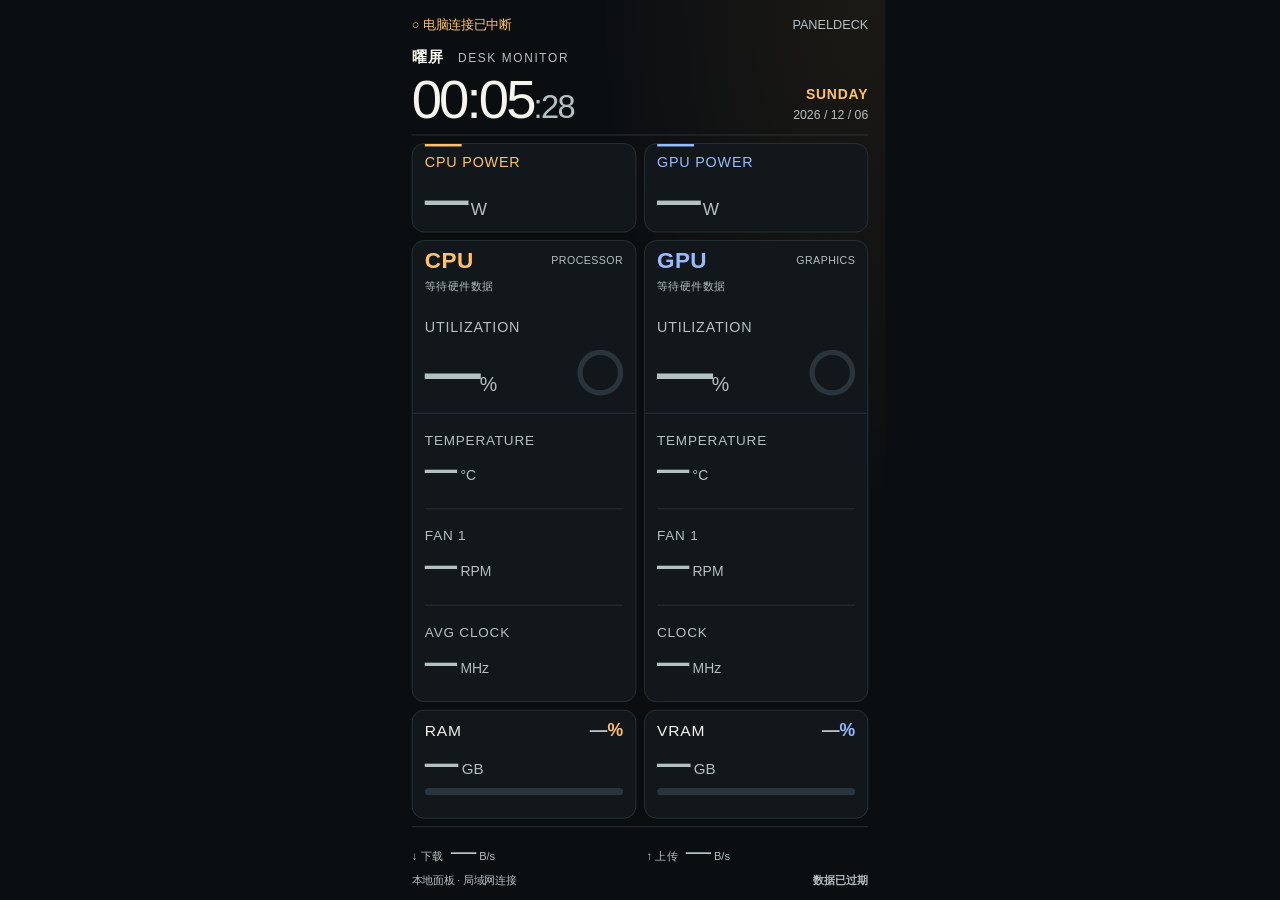
==== panel/index.html @ 6b36f92b "feat: add standalone PC companion and nine Android panel themes" ====
<!doctype html>
<html lang="zh-CN"><head><meta charset="utf-8"><meta name="viewport" content="width=device-width,initial-scale=1,user-scalable=no"><meta name="color-scheme" content="dark light"><title>曜屏 · 实时硬件面板</title><link rel="stylesheet" href="panel.css"><link rel="stylesheet" href="layout-editorial.css"><link rel="stylesheet" href="layout-ambient.css"><link rel="stylesheet" href="layout-telemetry.css"><link rel="stylesheet" href="layout-studio.css"><link rel="stylesheet" href="network.css"></head>
<body data-theme="classic"><main id="panel">
<div class="connection"><span id="status">等待电脑连接</span><span id="phone">PANELDECK</span></div>
<header><div class="eyebrow">曜屏 <span>DESK MONITOR</span></div><div class="time-row"><div id="clock" role="timer" aria-label="当前时间" aria-live="off">--:--<span>:--</span></div><div class="date"><b id="weekday">FRIDAY</b><div id="date">---- / -- / --</div></div></div></header>
<section class="power" aria-label="功耗"><div class="power-cell cpu"><label>CPU POWER</label><div class="reading"><strong data-key="cpuPower" data-decimals="1">—</strong><small>W</small></div></div><div class="power-cell gpu"><label>GPU POWER</label><div class="reading"><strong data-key="gpuPower" data-decimals="1">—</strong><small>W</small></div></div></section>
<section class="processors" aria-label="处理器与显卡">
<article class="processor cpu"><div class="processor-head"><b>CPU</b><span>PROCESSOR</span></div><div class="model" id="cpu-name">等待硬件数据</div><div class="util"><label>UTILIZATION</label><div class="util-row"><div class="reading"><strong data-key="cpuLoad">—</strong><small>%</small></div><div class="ring" id="cpu-ring" aria-hidden="true"></div></div></div><div class="stat"><label>TEMPERATURE</label><div class="reading"><strong data-key="cpuTemp">—</strong><small>°C</small></div></div><div class="stat"><label id="cpu-fan-label">FAN 1</label><div class="reading"><strong data-key="cpuFan">—</strong><small>RPM</small></div></div><div class="stat"><label>AVG CLOCK</label><div class="reading"><strong data-key="cpuClock">—</strong><small>MHz</small></div></div></article>
<article class="processor gpu"><div class="processor-head"><b>GPU</b><span>GRAPHICS</span></div><div class="model" id="gpu-name">等待硬件数据</div><div class="util"><label>UTILIZATION</label><div class="util-row"><div class="reading"><strong data-key="gpuLoad">—</strong><small>%</small></div><div class="ring" id="gpu-ring" aria-hidden="true"></div></div></div><div class="stat"><label>TEMPERATURE</label><div class="reading"><strong data-key="gpuTemp">—</strong><small>°C</small></div></div><div class="stat"><label>FAN 1</label><div class="reading"><strong data-key="gpuFan">—</strong><small>RPM</small></div></div><div class="stat"><label>CLOCK</label><div class="reading"><strong data-key="gpuClock">—</strong><small>MHz</small></div></div></article>
</section>
<section class="memory" aria-label="内存与显存"><div class="memory-cell cpu"><div class="memory-head"><label>RAM</label><b><span data-key="ramLoad">—</span>%</b></div><div class="used reading"><strong data-key="ramUsed" data-decimals="1">—</strong><small>GB</small></div><div class="track"><i id="ram-bar"></i></div></div><div class="memory-cell gpu"><div class="memory-head"><label>VRAM</label><b><span data-key="vramLoad">—</span>%</b></div><div class="used reading"><strong data-key="vramUsed" data-decimals="1">—</strong><small>GB</small></div><div class="track"><i id="vram-bar"></i></div></div></section>
<footer><div class="net-strip" aria-label="电脑物理网卡实时流量"><div class="net-cell"><span class="net-label">↓ 下载</span><div class="reading"><strong data-key="netDownload" data-format="rate" data-unit="download-unit">—</strong><small id="download-unit">B/s</small></div></div><div class="net-cell"><span class="net-label">↑ 上传</span><div class="reading"><strong data-key="netUpload" data-format="rate" data-unit="upload-unit">—</strong><small id="upload-unit">B/s</small></div></div></div><div class="footer-status"><span id="reason">本地面板 · 局域网连接</span><span id="freshness">等待数据</span></div></footer>
</main><script src="panel.js"></script></body></html>
---- panel/panel.css ----
/* The five original skins share this grid; layout-*.css adds independently scoped compositions. */
:root{font-family:"Roboto","Segoe UI",Arial,sans-serif;background:#090d10;color-scheme:dark}
*{box-sizing:border-box}html,body{width:100%;height:100%;margin:0;overflow:hidden}body{--bg:#0b0e11;--surface:#11171b;--text:#f5f4ed;--muted:#b5c0c3;--line:#2c383e;--track:#2a343a;--cpu:#ffc16d;--gpu:#98bbff;--radius:30px;--gap:26px;--inset:30px;color:var(--text);background:var(--bg)}
#panel{position:fixed;left:0;top:0;width:1200px;height:2608px;transform-origin:0 0;background:var(--bg);padding:44px 48px;display:flex;flex-direction:column;gap:var(--gap);overflow:hidden}
.connection{display:flex;align-items:center;justify-content:space-between;gap:20px;height:56px;flex-shrink:0;font-size:31px;line-height:1.2;color:var(--muted);font-weight:500;white-space:nowrap}.connection #status{min-width:0;overflow:hidden;text-overflow:ellipsis}.connection #phone{flex-shrink:0}.connection .offline{color:var(--cpu)}
header{padding:25px 0 30px;border-bottom:2px solid var(--line);flex-shrink:0}.eyebrow{font-size:37px;line-height:1.2;font-weight:600;letter-spacing:3px;margin-bottom:22px}.eyebrow span{font-size:29px;font-weight:500;letter-spacing:4px;color:var(--muted);margin-left:20px}.time-row{display:flex;align-items:flex-end;justify-content:space-between;gap:16px}#clock{font-size:150px;letter-spacing:-7px;line-height:1.04;font-weight:500;font-variant-numeric:tabular-nums;white-space:nowrap}#clock span{font-size:.60em;letter-spacing:-4px;color:var(--muted)}.date{text-align:right;padding-bottom:7px;line-height:1.6;white-space:nowrap}.date b{color:var(--cpu);font-size:34px;font-weight:600;letter-spacing:2px}.date div{font-size:30px;color:var(--muted)}
/* Exactly the same two columns and gutter for power, processors and memory. */
.power,.processors,.memory{display:grid;grid-template-columns:minmax(0,1fr) minmax(0,1fr);gap:var(--gap);min-width:0}.power,.memory{flex-shrink:0}.power{height:234px}.memory{height:292px}.processors{flex:1;min-height:0}.power-cell,.processor,.memory-cell{min-width:0;border:2px solid var(--line);border-radius:var(--radius);background:var(--surface);overflow:hidden}.cpu{--accent:var(--cpu)}.gpu{--accent:var(--gpu)}
label{display:block;font-size:35px;line-height:1.2;letter-spacing:2px;color:var(--muted);font-weight:500}.power-cell{padding:30px var(--inset);position:relative}.power-cell:before{content:"";position:absolute;top:0;left:var(--inset);width:90px;height:6px;background:var(--accent)}.power-cell label{color:var(--accent)}
/* A value and its unit form one compact reading. Shared line boxes keep their
   baseline stable for missing values; the ring remains a separate right-hand item. */
.reading{display:flex;align-items:baseline;gap:10px;width:100%;height:112px;white-space:nowrap;line-height:1}.reading strong{display:block;flex:0 0 auto;min-width:0;font-weight:600;font-size:86px;line-height:1.12;letter-spacing:-2px;font-variant-numeric:lining-nums tabular-nums}.reading small{display:block;flex:0 0 auto;font-size:34px;line-height:1.12;font-weight:500;color:var(--muted)}.power-cell .reading{margin-top:11px;height:122px}.power-cell .reading strong{font-size:107px;letter-spacing:-5px}.power-cell .reading small{font-size:42px}
.processor{display:grid;grid-template-rows:106px 92px 282px repeat(3,minmax(0,1fr))}.processor-head{padding:22px var(--inset) 18px;display:flex;align-items:center;justify-content:space-between;gap:10px;min-width:0}.processor-head b{font-size:55px;line-height:1;color:var(--accent);letter-spacing:1px}.processor-head span{font-size:26px;line-height:1.2;color:var(--muted);letter-spacing:1px}.model{padding:0 var(--inset);color:var(--muted);font-size:30px;line-height:1.35;display:-webkit-box;-webkit-line-clamp:2;-webkit-box-orient:vertical;overflow:hidden}.util{padding:23px var(--inset) 25px;border-bottom:2px solid var(--line);min-width:0}.util-row{display:flex;align-items:center;justify-content:space-between;gap:16px;margin-top:12px;min-width:0}.util .reading{height:176px;flex:1;min-width:0;gap:5px;align-items:baseline}.util .reading strong{font-size:153px;letter-spacing:-8px}.util .reading small{font-size:48px}.ring{width:112px;height:112px;flex-shrink:0;border-radius:50%;background:conic-gradient(var(--accent) calc(var(--value,0)*1%),var(--track) 0);position:relative}.ring:after{content:"";position:absolute;inset:13px;background:var(--surface);border-radius:50%}
.stat{margin:0 var(--inset);border-bottom:2px solid var(--line);display:flex;flex-direction:column;justify-content:center;gap:8px;min-height:0}.stat:last-child{border:0}.stat label{font-size:33px;line-height:1.2;letter-spacing:2px}.stat .reading{height:104px}
.memory-cell{padding:27px var(--inset)}.memory-head{display:flex;justify-content:space-between;align-items:baseline;gap:12px;min-height:52px}.memory-head label{font-size:38px;color:var(--text)}.memory-head b{color:var(--accent);font-size:43px;line-height:1.2;font-variant-numeric:tabular-nums}.used.reading{margin:11px 0 19px;height:106px}.used.reading strong{font-size:94px}.used.reading small{font-size:37px}.track{height:18px;background:var(--track);border-radius:20px;overflow:hidden}.track i{display:block;height:100%;width:0;background:var(--accent);border-radius:inherit}
footer{display:flex;justify-content:space-between;align-items:center;gap:20px;font-size:29px;line-height:1.2;color:var(--muted);height:44px;flex-shrink:0}footer #reason{min-width:0;overflow:hidden;text-overflow:ellipsis;white-space:nowrap}footer #freshness{flex-shrink:0;font-weight:600;letter-spacing:1px}body.stale [data-key]{color:var(--muted)}body.stale .ring{--value:0!important}body.stale .track i{width:0!important}
/* Skins change color, type weight and decoration, never grid tracks or insets. */
body[data-theme="classic"] #panel{background:radial-gradient(ellipse at 95% 0,rgba(255,178,71,.065),transparent 40%),var(--bg)}
body[data-theme="material"]{--bg:#111510;--surface:#1d261c;--text:#edf3e5;--muted:#bdccb8;--line:#3b4935;--track:#3b4935;--cpu:#c2e99c;--gpu:#d1c3ff;--radius:58px;font-family:"Roboto","Segoe UI",sans-serif}
body[data-theme="material"] header{border-color:transparent}body[data-theme="material"] .eyebrow{color:var(--cpu)}body[data-theme="material"] .power-cell,body[data-theme="material"] .memory-cell,body[data-theme="material"] .processor{border-color:transparent}body[data-theme="material"] .gpu{--surface:#282338;background:var(--surface)}body[data-theme="material"] .processor-head b{background:var(--accent);color:#1d2519;border-radius:50px;box-shadow:0 0 0 10px var(--accent);font-size:45px}body[data-theme="material"] .power-cell:before{display:none}body[data-theme="material"] .util strong{font-weight:400}body[data-theme="material"] .stat{border-bottom-style:dashed}
body[data-theme="winui"]{--bg:#e8edf4;--surface:#f9fbfe;--text:#192739;--muted:#4e6178;--line:#c6d0de;--track:#dbe3ed;--cpu:#075fc5;--gpu:#6655b6;--radius:15px;color-scheme:light;font-family:"Segoe UI Variable","Segoe UI","Roboto",sans-serif}
body[data-theme="winui"] #panel{background:linear-gradient(155deg,#edf3fb,#e3e9f2)}body[data-theme="winui"] header{border-color:transparent}body[data-theme="winui"] .eyebrow{letter-spacing:0;font-weight:600}body[data-theme="winui"] .power-cell,body[data-theme="winui"] .memory-cell,body[data-theme="winui"] .processor{box-shadow:0 4px 7px #132d4f08}body[data-theme="winui"] .processor-head{background:#f0f5fc;box-shadow:inset 0 -2px var(--line)}body[data-theme="winui"] .processor-head b{font-size:48px}body[data-theme="winui"] .power-cell:before{height:4px;width:75px}body[data-theme="winui"] .ring:after{inset:9px}body[data-theme="winui"] #clock,body[data-theme="winui"] .util strong{font-weight:400}
/* Flutter is a framework; this is a custom lively card skin, not a new standard. */
body[data-theme="flutter"]{--bg:#f5f2fc;--surface:#fff;--text:#292343;--muted:#645975;--line:#ded7ed;--track:#e5dcf4;--cpu:#7143bf;--gpu:#b73b68;--radius:42px;color-scheme:light;font-family:"Roboto","Segoe UI",sans-serif}
body[data-theme="flutter"] header{border-color:transparent}body[data-theme="flutter"] .eyebrow{color:#7143bf}body[data-theme="flutter"] #clock{font-weight:700}body[data-theme="flutter"] .processor{border-color:transparent;box-shadow:0 9px 0 #ddd4ed}body[data-theme="flutter"] .processor-head{background:#eaddff;border-radius:0 0 38px 0}body[data-theme="flutter"] .processor.gpu .processor-head{background:#ffe0e9;border-radius:0 0 0 38px}body[data-theme="flutter"] .processor-head b{font-weight:800}body[data-theme="flutter"] .processor-head span{font-weight:600}body[data-theme="flutter"] .power-cell,body[data-theme="flutter"] .memory-cell{border-color:transparent;background:#eae2f7}body[data-theme="flutter"] .power-cell:before{display:none}body[data-theme="flutter"] .ring:after{inset:18px}
/* Glass remains static: depth comes from edge highlights and translucent color. */
body[data-theme="glass"]{--bg:#101b2e;--surface:#25384b;--text:#f5f9ff;--muted:#c2d0e3;--line:#ffffff30;--track:#ffffff20;--cpu:#b9dcff;--gpu:#ddc8ff;--radius:42px;font-family:-apple-system,BlinkMacSystemFont,"Segoe UI","Roboto",sans-serif}
body[data-theme="glass"] #panel{background:radial-gradient(ellipse at 3% 7%,#356279 0,transparent 49%),radial-gradient(ellipse at 100% 66%,#463856 0,transparent 55%),linear-gradient(160deg,#142c46,#101b2e)}body[data-theme="glass"] header{border-color:transparent}body[data-theme="glass"] .eyebrow span{letter-spacing:2px}body[data-theme="glass"] .power-cell,body[data-theme="glass"] .memory-cell,body[data-theme="glass"] .processor{background:linear-gradient(145deg,#ffffff16,#ffffff08);border-color:#ffffff30;box-shadow:inset 0 2px 1px #ffffff28,0 12px 28px #07122325}body[data-theme="glass"] .power-cell:before{display:none}body[data-theme="glass"] .processor-head{box-shadow:inset 0 -2px #ffffff14}body[data-theme="glass"] .processor-head b{font-weight:500}body[data-theme="glass"] #clock{font-weight:300;letter-spacing:-5px}body[data-theme="glass"] .reading strong{font-weight:500}body[data-theme="glass"] .ring:after{background:#2c3c52}body[data-theme="glass"] .stat{border-color:#ffffff20}
/* Short viewports change one shared set of dimensions for every theme. */
body.compact #panel{padding:32px 42px;--gap:19px}body.compact header{padding-top:10px;padding-bottom:17px}body.compact .eyebrow{margin-bottom:12px}body.compact #clock{font-size:133px}body.compact .power{height:218px}body.compact .power-cell{padding-top:24px;padding-bottom:24px}body.compact .processor{grid-template-rows:92px 82px 248px repeat(3,minmax(0,1fr))}body.compact .model{font-size:28px}body.compact .util{padding-top:15px;padding-bottom:20px}body.compact .util .reading{height:158px}body.compact .util .reading strong{font-size:137px}body.compact .stat .reading strong{font-size:79px}body.compact .stat .reading{height:95px}body.compact .memory{height:266px}body.compact .memory-cell{padding-top:22px;padding-bottom:22px}body.compact .used.reading{height:95px;margin-top:7px;margin-bottom:13px}body.compact .used.reading strong{font-size:82px}
@media(prefers-reduced-motion:reduce){*{scroll-behavior:auto}}
---- panel/layout-editorial.css ----
/* Paper ledger: typographic chapters, not a pair of tall hardware cards. */
body[data-theme="editorial"]{--bg:#f1eee5;--surface:#f1eee5;--text:#262b28;--muted:#646963;--line:#c9c9bd;--track:#deded2;--cpu:#925038;--gpu:#315f61;--gap:32px;--radius:0;color-scheme:light;font-family:"Segoe UI","Roboto",Arial,sans-serif}
body[data-theme="editorial"] #panel{padding:48px 56px;gap:32px;background:var(--bg)}
body[data-theme="editorial"] .connection{order:0;height:48px;font-size:28px;border-bottom:2px solid var(--text);padding-bottom:16px}
body[data-theme="editorial"] header{order:1;padding:12px 0 32px;border-bottom:5px solid var(--text)}
body[data-theme="editorial"] .eyebrow{font-size:42px;letter-spacing:0;margin-bottom:24px}
body[data-theme="editorial"] .eyebrow span{font-size:25px;letter-spacing:5px;margin-left:20px}
body[data-theme="editorial"] #clock{font-family:Georgia,"Noto Serif",serif;font-size:176px;font-weight:400;letter-spacing:-7px;line-height:1.05}
body[data-theme="editorial"] #clock span{font-family:"Segoe UI","Roboto",sans-serif;font-size:.31em;letter-spacing:-1px;margin-left:12px}
body[data-theme="editorial"] .date{padding-bottom:10px;line-height:1.6}
body[data-theme="editorial"] .date b{color:var(--text);font-size:31px;letter-spacing:2px}
body[data-theme="editorial"] .date div{font-size:27px}
body[data-theme="editorial"] .processors{order:2;display:grid;grid-template-columns:minmax(0,1fr);grid-template-rows:repeat(2,minmax(0,1fr));gap:30px;flex:1;min-height:0}
body[data-theme="editorial"] .processor{display:grid;grid-template-columns:repeat(2,minmax(0,1fr));grid-template-rows:88px 96px repeat(2,minmax(0,1fr));border:0;border-bottom:2px solid var(--line);border-radius:0;background:transparent;overflow:hidden;column-gap:48px;padding:8px 0 32px}
body[data-theme="editorial"] .processor-head{grid-column:1/-1;padding:0;justify-content:flex-start;gap:24px}
body[data-theme="editorial"] .processor-head b{font-family:Georgia,"Noto Serif",serif;font-size:72px;font-weight:400;color:var(--accent);letter-spacing:-2px}
body[data-theme="editorial"] .processor-head span{font-size:25px;letter-spacing:4px}
body[data-theme="editorial"] .model{grid-column:1/-1;padding:0;font-size:32px;line-height:1.35;-webkit-line-clamp:2}
body[data-theme="editorial"] .util,body[data-theme="editorial"] .stat{padding:0;margin:0;border:0;display:flex;flex-direction:column;justify-content:center;align-items:flex-start;gap:10px;min-width:0}
body[data-theme="editorial"] .util label,body[data-theme="editorial"] .stat label{font-size:29px;letter-spacing:1px;line-height:1.3}
body[data-theme="editorial"] .util-row{margin:0;display:block;width:100%}
body[data-theme="editorial"] .ring{display:none}
body[data-theme="editorial"] .reading{display:flex;align-items:baseline;justify-content:flex-start;gap:7px;height:auto;min-height:84px;width:100%;margin:0;line-height:1.15}
body[data-theme="editorial"] .reading strong,body[data-theme="editorial"] .stat .reading strong{font-size:96px;font-weight:500;line-height:1.12;letter-spacing:-2px}
body[data-theme="editorial"] .reading small{font-size:34px;line-height:1.12;letter-spacing:0;color:var(--muted)}
body[data-theme="editorial"] .util .reading{height:auto;min-height:84px;gap:7px}
body[data-theme="editorial"] .util .reading strong{font-size:96px;letter-spacing:-3px;font-weight:500}
body[data-theme="editorial"] .util .reading small{font-size:34px}
body[data-theme="editorial"] .stat .reading{height:auto}
body[data-theme="editorial"] .power{order:3;height:180px;gap:40px;flex-shrink:0}
body[data-theme="editorial"] .power-cell{padding:16px 0;border:0;border-radius:0;background:transparent;display:flex;align-items:center;justify-content:space-between;gap:20px}
body[data-theme="editorial"] .power-cell:before{display:none}
body[data-theme="editorial"] .power-cell label{font-size:29px;letter-spacing:1px;line-height:1.4;max-width:130px;color:var(--accent)}
body[data-theme="editorial"] .power-cell .reading{margin:0;height:auto;min-height:0;width:auto}
body[data-theme="editorial"] .power-cell .reading strong{font-size:78px;letter-spacing:-3px}
body[data-theme="editorial"] .power-cell .reading small{font-size:30px}
body[data-theme="editorial"] .memory{order:4;gap:40px;height:240px;flex-shrink:0;border-top:2px solid var(--text);padding-top:24px}
body[data-theme="editorial"] .memory-cell{border:0;border-radius:0;padding:0;background:transparent}
body[data-theme="editorial"] .memory-head{min-height:42px}
body[data-theme="editorial"] .memory-head label{font-size:30px;letter-spacing:2px}
body[data-theme="editorial"] .memory-head b{font-size:32px;line-height:1.5;color:var(--accent);font-weight:500}
body[data-theme="editorial"] .used.reading{height:98px;min-height:0;margin:8px 0 12px}
body[data-theme="editorial"] .used.reading strong{font-size:78px}
body[data-theme="editorial"] .used.reading small{font-size:29px}
body[data-theme="editorial"] .track{height:7px;border-radius:0}
body[data-theme="editorial"] footer{order:5;height:42px;font-size:27px;letter-spacing:0}
body[data-theme="editorial"].compact #panel{padding:36px 48px;gap:24px}
body[data-theme="editorial"].compact header{padding:4px 0 24px}
body[data-theme="editorial"].compact #clock{font-size:156px}
body[data-theme="editorial"].compact .processor{grid-template-rows:76px 74px repeat(2,minmax(0,1fr));padding-bottom:16px}
body[data-theme="editorial"].compact .processor-head b{font-size:65px}
body[data-theme="editorial"].compact .model{font-size:29px}
body[data-theme="editorial"].compact .power{height:154px}
body[data-theme="editorial"].compact .memory{height:210px}
/* Wide screens become a date rail and two full-width specification chapters. */
body[data-theme="editorial"].landscape #panel{display:grid;grid-template-columns:460px minmax(0,1fr) minmax(0,1fr);grid-template-rows:48px minmax(0,1fr) minmax(0,1fr) 168px var(--footer-height);gap:24px 40px;padding:40px 48px}
body[data-theme="editorial"].landscape .connection{grid-column:1/-1;grid-row:1;height:auto;font-size:26px}
body[data-theme="editorial"].landscape header{grid-column:1;grid-row:2/5;padding:18px 35px 0 0;border:0;border-right:2px solid var(--line);display:flex;flex-direction:column;justify-content:space-between}
body[data-theme="editorial"].landscape .eyebrow{font-size:45px;line-height:1.5}
body[data-theme="editorial"].landscape .eyebrow span{display:block;margin:8px 0 0;font-size:22px;letter-spacing:3px}
body[data-theme="editorial"].landscape .time-row{display:block;margin:auto 0}
body[data-theme="editorial"].landscape #clock{font-size:132px;letter-spacing:-6px}
body[data-theme="editorial"].landscape #clock span{display:block;font-size:50px;letter-spacing:0;margin:14px 0 0;color:var(--muted)}
body[data-theme="editorial"].landscape .date{margin-top:40px;padding:0;text-align:left}
body[data-theme="editorial"].landscape .date b{font-size:27px}
body[data-theme="editorial"].landscape .date div{font-size:25px}
body[data-theme="editorial"].landscape .processors{display:contents}
body[data-theme="editorial"].landscape .processor{grid-column:2/4;grid-template-columns:repeat(4,minmax(0,1fr));grid-template-rows:62px 58px minmax(0,1fr);column-gap:28px;padding:0 0 18px}
body[data-theme="editorial"].landscape .processor.cpu{grid-row:2}
body[data-theme="editorial"].landscape .processor.gpu{grid-row:3}
body[data-theme="editorial"].landscape .processor-head b{font-size:54px}
body[data-theme="editorial"].landscape .processor-head span{font-size:24px}
body[data-theme="editorial"].landscape .model{font-size:25px;-webkit-line-clamp:1;white-space:nowrap;text-overflow:ellipsis;display:block}
body[data-theme="editorial"].landscape .util,body[data-theme="editorial"].landscape .stat{padding:8px 0 0;gap:8px}
body[data-theme="editorial"].landscape .util label,body[data-theme="editorial"].landscape .stat label{font-size:24px}
body[data-theme="editorial"].landscape .reading,body[data-theme="editorial"].landscape .util .reading{min-height:74px}
body[data-theme="editorial"].landscape .reading strong,body[data-theme="editorial"].landscape .stat .reading strong{font-size:68px}
body[data-theme="editorial"].landscape .util .reading strong{font-size:76px}
body[data-theme="editorial"].landscape .reading small,body[data-theme="editorial"].landscape .util .reading small{font-size:27px}
body[data-theme="editorial"].landscape .power{grid-column:2;grid-row:4;height:auto;gap:26px}
body[data-theme="editorial"].landscape .power-cell{display:block;padding:5px 0}
body[data-theme="editorial"].landscape .power-cell label{font-size:23px;max-width:none;white-space:nowrap}
body[data-theme="editorial"].landscape .power-cell .reading{margin-top:12px;min-height:0}
body[data-theme="editorial"].landscape .power-cell .reading strong{font-size:66px}
body[data-theme="editorial"].landscape .power-cell .reading small{font-size:26px}
body[data-theme="editorial"].landscape .memory{grid-column:3;grid-row:4;height:auto;border:0;padding:5px 0 0;gap:28px}
body[data-theme="editorial"].landscape .memory-head{min-height:34px}
body[data-theme="editorial"].landscape .memory-head label{font-size:24px}
body[data-theme="editorial"].landscape .memory-head b{font-size:27px}
body[data-theme="editorial"].landscape .used.reading{height:79px;min-height:0;margin:7px 0 9px}
body[data-theme="editorial"].landscape .used.reading strong{font-size:66px}
body[data-theme="editorial"].landscape .used.reading small{font-size:26px}
body[data-theme="editorial"].landscape footer{grid-column:1/-1;grid-row:5;height:auto;font-size:25px}
---- panel/layout-ambient.css ----
/* Night desk: a quiet clock above compact horizontal hardware bands. */
body[data-theme="ambient"]{--bg:#080e12;--surface:#0d151a;--text:#c4d1d1;--muted:#81999e;--line:#25343b;--track:#1d2d34;--cpu:#b9cbb8;--gpu:#96bfc9;--radius:0;--gap:30px;color-scheme:dark;font-family:"Roboto","Segoe UI",Arial,sans-serif}
body[data-theme="ambient"] #panel{padding:42px 54px;display:grid;grid-template-columns:minmax(0,1fr);grid-template-rows:48px minmax(500px,1fr) 172px 620px 228px var(--footer-height);gap:30px;background:var(--bg)}
body[data-theme="ambient"] .connection{height:auto;font-size:27px;color:var(--muted)}
body[data-theme="ambient"] header{padding:24px 0 48px;border:0;display:flex;flex-direction:column;justify-content:center;text-align:center}
body[data-theme="ambient"] .eyebrow{font-size:32px;letter-spacing:3px;color:var(--muted);font-weight:500;margin:0 0 56px}
body[data-theme="ambient"] .eyebrow span{font-size:23px;letter-spacing:5px;color:var(--muted);margin-left:20px}
body[data-theme="ambient"] .time-row{display:block}
body[data-theme="ambient"] #clock{font-size:306px;font-weight:300;letter-spacing:-13px;line-height:1.05;color:var(--text)}
body[data-theme="ambient"] #clock span{font-size:.25em;letter-spacing:-2px;margin-left:10px;color:var(--muted)}
body[data-theme="ambient"] .date{display:flex;align-items:baseline;justify-content:center;gap:30px;text-align:center;padding:0;margin-top:32px;line-height:1.4}
body[data-theme="ambient"] .date b{font-size:30px;font-weight:400;letter-spacing:5px;color:var(--cpu)}
body[data-theme="ambient"] .date div{font-size:29px;color:var(--muted)}
body[data-theme="ambient"] .power{height:auto;gap:40px;border-top:2px solid var(--line);padding-top:24px}
body[data-theme="ambient"] .power-cell{padding:0 8px;border:0;border-radius:0;background:transparent;display:flex;justify-content:space-between;align-items:center;gap:16px}
body[data-theme="ambient"] .power-cell:before{display:none}
body[data-theme="ambient"] .power-cell label{font-size:27px;letter-spacing:2px;max-width:136px;line-height:1.45;color:var(--muted)}
body[data-theme="ambient"] .reading{display:flex;align-items:baseline;justify-content:flex-start;gap:7px;min-height:0;height:auto;width:100%;margin:0;line-height:1.12}
body[data-theme="ambient"] .reading strong{font-size:66px;font-weight:400;line-height:1.12;letter-spacing:-2px}
body[data-theme="ambient"] .reading small{font-size:26px;line-height:1.12;font-weight:400;letter-spacing:0}
body[data-theme="ambient"] .power-cell .reading{width:auto;margin:0;height:auto}
body[data-theme="ambient"] .power-cell .reading strong{font-size:80px;letter-spacing:-3px;font-weight:300}
body[data-theme="ambient"] .power-cell .reading small{font-size:29px}
body[data-theme="ambient"] .processors{display:grid;grid-template-columns:minmax(0,1fr);grid-template-rows:repeat(2,minmax(0,1fr));gap:24px;min-height:0}
body[data-theme="ambient"] .processor{padding:22px 24px;display:grid;grid-template-columns:repeat(4,minmax(0,1fr));grid-template-rows:52px 64px minmax(0,1fr);column-gap:22px;border:0;border-radius:18px;background:var(--surface)}
body[data-theme="ambient"] .processor-head{grid-column:1/-1;padding:0;justify-content:flex-start;gap:20px}
body[data-theme="ambient"] .processor-head b{font-size:38px;letter-spacing:2px;font-weight:500;color:var(--accent)}
body[data-theme="ambient"] .processor-head span{font-size:22px;letter-spacing:3px;color:var(--muted)}
body[data-theme="ambient"] .model{grid-column:1/-1;padding:0;font-size:27px;line-height:1.2;-webkit-line-clamp:2;color:var(--muted)}
body[data-theme="ambient"] .util,body[data-theme="ambient"] .stat{padding:14px 0 0;margin:0;border:0;display:flex;flex-direction:column;justify-content:center;gap:13px;min-width:0}
body[data-theme="ambient"] .util label,body[data-theme="ambient"] .stat label{font-size:23px;line-height:1.25;letter-spacing:1px;color:var(--muted)}
body[data-theme="ambient"] .util-row{display:block;margin:0;width:100%}
body[data-theme="ambient"] .util .reading,body[data-theme="ambient"] .stat .reading{height:auto;gap:7px}
body[data-theme="ambient"] .util .reading strong,body[data-theme="ambient"] .stat .reading strong{font-size:65px;line-height:1.12;letter-spacing:-2px;font-weight:400}
body[data-theme="ambient"] .util .reading small{font-size:26px}
body[data-theme="ambient"] .ring{display:none}
body[data-theme="ambient"] .memory{height:auto;gap:48px;padding:20px 8px 0}
body[data-theme="ambient"] .memory-cell{padding:0;border:0;border-radius:0;background:transparent}
body[data-theme="ambient"] .memory-head{min-height:40px}
body[data-theme="ambient"] .memory-head label{font-size:28px;letter-spacing:3px;font-weight:400;color:var(--muted)}
body[data-theme="ambient"] .memory-head b{font-size:31px;font-weight:400;color:var(--accent)}
body[data-theme="ambient"] .used.reading{height:92px;margin:12px 0 13px}
body[data-theme="ambient"] .used.reading strong{font-size:78px;font-weight:300}
body[data-theme="ambient"] .used.reading small{font-size:28px}
body[data-theme="ambient"] .track{height:6px;border-radius:6px}
body[data-theme="ambient"] footer{height:auto;font-size:26px;color:var(--muted)}
body[data-theme="ambient"] footer #freshness{font-weight:400}
body[data-theme="ambient"].compact #panel{padding:34px 48px;gap:26px;grid-template-rows:48px minmax(460px,1fr) 160px 592px 218px var(--footer-height)}
body[data-theme="ambient"].compact header{padding:16px 0 32px}
body[data-theme="ambient"].compact .eyebrow{margin-bottom:38px}
body[data-theme="ambient"].compact #clock{font-size:292px}
body[data-theme="ambient"].compact .processor{grid-template-rows:48px 60px minmax(0,1fr);padding:20px 24px}
body[data-theme="ambient"].compact .model{font-size:26px}
body[data-theme="ambient"].compact .util{padding-top:14px;padding-bottom:0}
/* Clock on the left; two horizontal hardware bands and a utility shelf on the right. */
body[data-theme="ambient"].landscape #panel{grid-template-columns:780px minmax(0,1fr) minmax(0,1fr);grid-template-rows:44px minmax(0,1fr) 172px var(--footer-height);gap:28px 36px;padding:40px 48px}
body[data-theme="ambient"].landscape .connection{grid-column:1/-1;grid-row:1;font-size:25px}
body[data-theme="ambient"].landscape header{grid-column:1;grid-row:2/4;min-height:0;padding:16px 25px 40px 0;border-right:2px solid var(--line);text-align:left}
body[data-theme="ambient"].landscape .eyebrow{font-size:32px;margin-bottom:62px;letter-spacing:2px}
body[data-theme="ambient"].landscape .eyebrow span{font-size:22px;letter-spacing:3px;margin-left:16px}
body[data-theme="ambient"].landscape #clock{font-size:245px;letter-spacing:-10px}
body[data-theme="ambient"].landscape #clock span{display:block;font-size:58px;letter-spacing:-1px;margin:24px 0 0}
body[data-theme="ambient"].landscape .date{display:block;text-align:left;margin-top:54px}
body[data-theme="ambient"].landscape .date b{font-size:29px;letter-spacing:4px}
body[data-theme="ambient"].landscape .date div{font-size:27px;margin-top:12px}
body[data-theme="ambient"].landscape .processors{grid-column:2/4;grid-row:2;gap:24px}
body[data-theme="ambient"].landscape .processor{padding:20px 22px;grid-template-rows:48px 58px minmax(0,1fr);column-gap:22px}
body[data-theme="ambient"].landscape .processor-head b{font-size:36px}
body[data-theme="ambient"].landscape .model{font-size:24px}
body[data-theme="ambient"].landscape .util,body[data-theme="ambient"].landscape .stat{padding:10px 0 0;gap:10px}
body[data-theme="ambient"].landscape .util label,body[data-theme="ambient"].landscape .stat label{font-size:22px;letter-spacing:.5px}
body[data-theme="ambient"].landscape .util .reading strong,body[data-theme="ambient"].landscape .stat .reading strong{font-size:61px}
body[data-theme="ambient"].landscape .reading small,body[data-theme="ambient"].landscape .util .reading small{font-size:24px}
body[data-theme="ambient"].landscape .power{grid-column:2;grid-row:3;gap:24px;border:0;padding:8px 0 0}
body[data-theme="ambient"].landscape .power-cell{display:block;padding:0}
body[data-theme="ambient"].landscape .power-cell label{font-size:22px;letter-spacing:.5px;max-width:none;white-space:nowrap}
body[data-theme="ambient"].landscape .power-cell .reading{margin-top:14px}
body[data-theme="ambient"].landscape .power-cell .reading strong{font-size:64px}
body[data-theme="ambient"].landscape .power-cell .reading small{font-size:25px}
body[data-theme="ambient"].landscape .memory{grid-column:3;grid-row:3;gap:28px;padding:8px 0 0}
body[data-theme="ambient"].landscape .memory-head{min-height:32px;gap:7px}
body[data-theme="ambient"].landscape .memory-head label{font-size:23px;letter-spacing:1px}
body[data-theme="ambient"].landscape .memory-head b{font-size:26px}
body[data-theme="ambient"].landscape .used.reading{height:76px;margin:12px 0 10px}
body[data-theme="ambient"].landscape .used.reading strong{font-size:64px}
body[data-theme="ambient"].landscape .used.reading small{font-size:25px}
body[data-theme="ambient"].landscape footer{grid-column:1/-1;grid-row:4;font-size:24px}
---- panel/layout-telemetry.css ----
/* Telemetry: full-width hardware lanes, compact readings, no decorative charts. */
body[data-theme="telemetry"]{--bg:#101416;--surface:#171e21;--text:#f3f5ed;--muted:#b6c2c4;--line:#3b494c;--track:#334145;--cpu:#d7f174;--gpu:#87dce7;--radius:4px;--gap:24px;--inset:30px;font-family:"Roboto","Segoe UI",Arial,sans-serif;color-scheme:dark}
body[data-theme="telemetry"] #panel{display:grid;padding:40px 44px;gap:24px;grid-template-columns:minmax(0,1fr);grid-template-rows:46px 252px minmax(0,1fr) 206px 264px var(--footer-height);background:var(--bg)}
body[data-theme="telemetry"] .connection{grid-row:1;height:auto;font-size:28px;letter-spacing:.4px}
body[data-theme="telemetry"] header{grid-row:2;padding:10px 0 22px;border-bottom:2px solid var(--line)}
body[data-theme="telemetry"] .eyebrow{font-size:32px;letter-spacing:3px;margin-bottom:14px;color:var(--cpu)}
body[data-theme="telemetry"] .eyebrow span{font-size:26px;color:var(--muted);letter-spacing:4px}
body[data-theme="telemetry"] #clock{font-size:148px;font-weight:600;letter-spacing:-5px}
body[data-theme="telemetry"] #clock span{font-size:.48em;letter-spacing:-2px}
body[data-theme="telemetry"] .date b{font-size:30px;color:var(--text)}
body[data-theme="telemetry"] .date div{font-size:27px}
body[data-theme="telemetry"] .processors{grid-row:3;display:grid;grid-template-columns:minmax(0,1fr);grid-template-rows:repeat(2,minmax(0,1fr));gap:24px}
body[data-theme="telemetry"] .processor{display:grid;grid-template-columns:.9fr 1.5fr;grid-template-rows:132px repeat(3,minmax(0,1fr));padding:0 24px 24px;position:relative;border:2px solid var(--line);border-left:8px solid var(--accent);border-radius:4px;overflow:hidden}
body[data-theme="telemetry"] .processor:after{content:"";position:absolute;left:24px;right:24px;bottom:0;height:8px;background:repeating-linear-gradient(90deg,var(--line) 0 2px,transparent 2px 24px);pointer-events:none}
body[data-theme="telemetry"] .processor-head{grid-column:1;grid-row:1;padding:26px 0 24px;display:flex;flex-direction:column;align-items:flex-start;justify-content:center;gap:9px;border-bottom:2px solid var(--line)}
body[data-theme="telemetry"] .processor-head b{font-size:56px;letter-spacing:0}
body[data-theme="telemetry"] .processor-head span{font-size:22px;letter-spacing:1.5px}
body[data-theme="telemetry"] .model{grid-column:2;grid-row:1;padding:20px 0 20px 24px;display:flex;align-items:center;font-size:30px;line-height:1.35;overflow-wrap:anywhere;border-bottom:2px solid var(--line);-webkit-line-clamp:unset}
body[data-theme="telemetry"] .util{grid-column:1;grid-row:2/5;display:flex;flex-direction:column;justify-content:center;gap:24px;padding:20px 18px 20px 0;border:0;min-width:0}
body[data-theme="telemetry"] label{font-size:32px;line-height:1.3;letter-spacing:1px;font-weight:500}
body[data-theme="telemetry"] .util-row{margin:0;display:block}
body[data-theme="telemetry"] .ring{display:none}
body[data-theme="telemetry"] .reading{height:auto;min-height:0;display:flex;align-items:baseline;justify-content:flex-start;gap:8px;line-height:1.15;width:100%}
body[data-theme="telemetry"] .reading strong{font-size:65px;font-weight:600;line-height:1.15;letter-spacing:-2px}
body[data-theme="telemetry"] .reading small{font-size:28px;line-height:1.15;color:var(--muted)}
body[data-theme="telemetry"] .util .reading{height:auto;gap:6px}
body[data-theme="telemetry"] .util .reading strong{font-size:184px;letter-spacing:-10px;color:var(--accent)}
body[data-theme="telemetry"] .util .reading small{font-size:46px}
body[data-theme="telemetry"] .stat{grid-column:2;margin:0;padding:20px 0 20px 24px;border:0;border-left:2px solid var(--line);border-bottom:2px solid var(--line);display:grid;grid-template-columns:1fr 1.35fr;align-items:center;gap:16px;min-width:0}
body[data-theme="telemetry"] .stat:nth-child(4){grid-row:2}
body[data-theme="telemetry"] .stat:nth-child(5){grid-row:3}
body[data-theme="telemetry"] .stat:nth-child(6){grid-row:4;border-bottom:0}
body[data-theme="telemetry"] .stat label{font-size:31px;letter-spacing:.4px}
body[data-theme="telemetry"] .stat .reading{height:auto}
body[data-theme="telemetry"] .stat .reading strong{font-size:86px}
body[data-theme="telemetry"] .stat .reading small{font-size:32px}
body[data-theme="telemetry"] .power{grid-row:4;height:auto;gap:24px}
body[data-theme="telemetry"] .power-cell{padding:26px 30px;display:flex;flex-direction:column;justify-content:center;border-radius:4px}
body[data-theme="telemetry"] .power-cell:before{height:4px;left:30px;width:56px}
body[data-theme="telemetry"] .power-cell label{font-size:27px}
body[data-theme="telemetry"] .power-cell .reading{height:auto;margin-top:14px}
body[data-theme="telemetry"] .power-cell .reading strong{font-size:96px;letter-spacing:-4px}
body[data-theme="telemetry"] .power-cell .reading small{font-size:36px}
body[data-theme="telemetry"] .memory{grid-row:5;height:auto;gap:24px}
body[data-theme="telemetry"] .memory-cell{padding:28px 30px;border-radius:4px}
body[data-theme="telemetry"] .memory-head{min-height:42px}
body[data-theme="telemetry"] .memory-head label{font-size:31px;letter-spacing:1px}
body[data-theme="telemetry"] .memory-head b{font-size:36px}
body[data-theme="telemetry"] .used.reading{height:auto;margin:12px 0 22px}
body[data-theme="telemetry"] .used.reading strong{font-size:84px}
body[data-theme="telemetry"] .used.reading small{font-size:32px}
body[data-theme="telemetry"] .track{height:10px;border-radius:0}
body[data-theme="telemetry"] footer{grid-row:6;height:auto;font-size:26px;border-top:2px solid var(--line);padding-top:8px}
body[data-theme="telemetry"].stale .reading strong{color:var(--muted)}
body[data-theme="telemetry"].compact #panel{padding:30px 40px;gap:20px;grid-template-rows:44px 228px minmax(0,1fr) 190px 240px var(--footer-height)}
body[data-theme="telemetry"].compact #clock{font-size:132px}
body[data-theme="telemetry"].compact .processors{gap:20px}
body[data-theme="telemetry"].compact .processor{grid-template-rows:116px repeat(3,minmax(0,1fr))}
body[data-theme="telemetry"].compact .stat .reading strong{font-size:86px}
body[data-theme="telemetry"].compact .used.reading strong{font-size:78px}
/* Landscape remains two stacked lanes; support metrics form the lower rail. */
body[data-theme="telemetry"].landscape #panel{width:2000px;padding:30px 42px;gap:18px;grid-template-columns:1fr 1fr;grid-template-rows:38px 148px minmax(0,1fr) 190px var(--footer-height)}
body[data-theme="telemetry"].landscape .connection{grid-column:1/3;grid-row:1;font-size:25px}
body[data-theme="telemetry"].landscape header{grid-column:1/3;grid-row:2;display:flex;align-items:center;justify-content:space-between;padding:0 0 16px;gap:28px}
body[data-theme="telemetry"].landscape .eyebrow{margin:0;font-size:34px}
body[data-theme="telemetry"].landscape .eyebrow span{display:block;margin:10px 0 0;font-size:25px}
body[data-theme="telemetry"].landscape .time-row{gap:42px}
body[data-theme="telemetry"].landscape #clock{font-size:110px}
body[data-theme="telemetry"].landscape .date{padding:0}
body[data-theme="telemetry"].landscape .date b{font-size:27px}
body[data-theme="telemetry"].landscape .date div{font-size:24px}
body[data-theme="telemetry"].landscape .processors{grid-column:1/3;grid-row:3;gap:18px}
body[data-theme="telemetry"].landscape .processor{grid-template-columns:360px 1fr 1fr 1fr 1.08fr;grid-template-rows:68px minmax(0,1fr);padding:14px 28px 16px;column-gap:22px}
body[data-theme="telemetry"].landscape .processor-head{grid-column:1;grid-row:1;border:0;padding:0;display:flex;flex-direction:row;justify-content:flex-start;align-items:center;gap:20px}
body[data-theme="telemetry"].landscape .processor-head b{font-size:44px}
body[data-theme="telemetry"].landscape .processor-head span{font-size:22px}
body[data-theme="telemetry"].landscape .model{grid-column:1;grid-row:2;border:0;padding:0 10px 0 0;font-size:27px;align-self:center;display:block;line-height:1.3}
body[data-theme="telemetry"].landscape .util{grid-column:2;grid-row:1/3;padding:12px 12px 12px 24px;border-left:2px solid var(--line);gap:10px}
body[data-theme="telemetry"].landscape .util .reading strong{font-size:104px}
body[data-theme="telemetry"].landscape .stat{grid-row:1/3;padding:12px 0 12px 24px;gap:16px;display:flex;align-items:flex-start;border-bottom:0}
body[data-theme="telemetry"].landscape .stat:nth-child(4){grid-column:3;grid-row:1/3}
body[data-theme="telemetry"].landscape .stat:nth-child(5){grid-column:4;grid-row:1/3}
body[data-theme="telemetry"].landscape .stat:nth-child(6){grid-column:5;grid-row:1/3}
body[data-theme="telemetry"].landscape .stat .reading strong{font-size:76px}
body[data-theme="telemetry"].landscape .stat .reading small{font-size:31px}
body[data-theme="telemetry"].landscape .stat label{font-size:26px}
body[data-theme="telemetry"].landscape .util label{font-size:28px}
body[data-theme="telemetry"].landscape .power{grid-column:1;grid-row:4;gap:18px}
body[data-theme="telemetry"].landscape .power-cell{padding:22px 28px}
body[data-theme="telemetry"].landscape .power-cell .reading strong{font-size:83px}
body[data-theme="telemetry"].landscape .power-cell .reading small{font-size:32px}
body[data-theme="telemetry"].landscape .memory{grid-column:2;grid-row:4;gap:18px}
body[data-theme="telemetry"].landscape .memory-cell{padding:18px 26px}
body[data-theme="telemetry"].landscape .memory-head{min-height:34px}
body[data-theme="telemetry"].landscape .memory-head label{font-size:26px}
body[data-theme="telemetry"].landscape .memory-head b{font-size:31px}
body[data-theme="telemetry"].landscape .used.reading{margin:9px 0 15px}
body[data-theme="telemetry"].landscape .used.reading strong{font-size:68px}
body[data-theme="telemetry"].landscape .used.reading small{font-size:28px}
body[data-theme="telemetry"].landscape footer{grid-column:1/3;grid-row:5;font-size:24px}
---- panel/layout-studio.css ----
/* Studio: asymmetric GPU hero, separate power tiles and a full-width CPU strip. */
body[data-theme="studio"]{--bg:#eeeae1;--surface:#faf8f1;--text:#202c2a;--muted:#59635d;--line:#cecfc3;--track:#d7dacf;--cpu:#a94c38;--gpu:#315c48;--radius:32px;--gap:22px;--inset:28px;font-family:"Roboto","Segoe UI",Arial,sans-serif;color-scheme:light}
body[data-theme="studio"] #panel{display:grid;padding:38px 42px;gap:22px;grid-template-columns:repeat(3,minmax(0,1fr));grid-template-rows:44px 310px minmax(0,1.15fr) minmax(0,.85fr) 370px 278px var(--footer-height);background:var(--bg)}
body[data-theme="studio"] .connection{grid-column:1/4;grid-row:1;height:auto;font-size:27px}
body[data-theme="studio"] .connection .offline{color:#97452f}
body[data-theme="studio"] header{grid-column:1/4;grid-row:2;padding:8px 0 24px;border:0}
body[data-theme="studio"] .eyebrow{font-size:34px;margin-bottom:13px;letter-spacing:1px}
body[data-theme="studio"] .eyebrow span{font-size:25px;letter-spacing:3px}
body[data-theme="studio"] #clock{font-size:166px;font-weight:600;letter-spacing:-7px}
body[data-theme="studio"] #clock:before{content:"当前时间 / TIME";display:block;font-size:24px;font-weight:500;letter-spacing:2px;line-height:1.2;color:var(--muted);margin-bottom:8px}
body[data-theme="studio"] #clock span{font-size:.47em;letter-spacing:-2px}
body[data-theme="studio"] .date b{font-size:29px;color:var(--cpu)}
body[data-theme="studio"] .date div{font-size:27px}
body[data-theme="studio"] .processors,body[data-theme="studio"] .power,body[data-theme="studio"] .memory{display:contents}
body[data-theme="studio"] .processor{border:0;border-radius:32px;min-height:0;overflow:hidden}
body[data-theme="studio"] label{font-size:27px;line-height:1.25;letter-spacing:.6px}
body[data-theme="studio"] .reading{display:flex;align-items:baseline;justify-content:flex-start;gap:8px;width:100%;height:auto;min-height:0;line-height:1.15}
body[data-theme="studio"] .reading strong{font-size:67px;letter-spacing:-2px;line-height:1.15;font-weight:600}
body[data-theme="studio"] .reading small{font-size:28px;line-height:1.15;color:var(--muted)}
body[data-theme="studio"] .ring{display:none}
body[data-theme="studio"] .processor.gpu{--surface:#233c34;--text:#f2f3df;--muted:#c7d4c6;--line:#50675a;--accent:#d8eaa6;grid-column:1/3;grid-row:3/5;color:var(--text);background:var(--surface);padding:30px;display:grid;grid-template-columns:repeat(3,minmax(0,1fr));grid-template-rows:78px 100px minmax(0,1fr) 184px;gap:0 18px}
body[data-theme="studio"] .processor.gpu .processor-head{grid-column:1/4;grid-row:1;padding:0;align-items:center}
body[data-theme="studio"] .processor-head b{font-size:60px;line-height:1;letter-spacing:-1px}
body[data-theme="studio"] .processor-head span{font-size:24px;letter-spacing:1px}
body[data-theme="studio"] .model{font-size:28px;line-height:1.4;overflow-wrap:anywhere;-webkit-line-clamp:unset;display:block}
body[data-theme="studio"] .processor.gpu .model{grid-column:1/4;grid-row:2;padding:10px 0 0}
body[data-theme="studio"] .processor.gpu .util{grid-column:1/4;grid-row:3;padding:20px 0 30px;display:flex;flex-direction:column;justify-content:center;border:0;gap:22px}
body[data-theme="studio"] .util-row{margin:0;display:block}
body[data-theme="studio"] .processor.gpu .util label{font-size:31px;letter-spacing:2px}
body[data-theme="studio"] .processor.gpu .util .reading{height:auto;gap:8px}
body[data-theme="studio"] .processor.gpu .util .reading strong{font-size:320px;font-weight:500;letter-spacing:-19px;color:var(--accent)}
body[data-theme="studio"] .processor.gpu .util .reading small{font-size:64px}
body[data-theme="studio"] .stat{margin:0;gap:15px;border:0;justify-content:center;min-width:0}
body[data-theme="studio"] .stat label{font-size:28px;letter-spacing:.3px}
body[data-theme="studio"] .stat .reading{height:auto}
body[data-theme="studio"] .processor.gpu .stat{grid-row:4;padding:20px 0 0;border-top:2px solid var(--line)}
body[data-theme="studio"] .processor.gpu .stat:nth-child(4){grid-column:1}
body[data-theme="studio"] .processor.gpu .stat:nth-child(5){grid-column:2}
body[data-theme="studio"] .processor.gpu .stat:nth-child(6){grid-column:3}
body[data-theme="studio"] .processor.gpu .stat .reading strong{font-size:52px;letter-spacing:-2px}
body[data-theme="studio"] .processor.gpu .stat .reading small{font-size:23px}
body[data-theme="studio"] .processor.cpu{grid-column:1/4;grid-row:5;background:#ecd9cd;padding:24px 28px;display:grid;grid-template-columns:1.1fr .9fr 1.05fr 1.15fr;grid-template-rows:90px minmax(0,1fr);gap:0 24px;--muted:#66584e;--line:#cbb7a8}
body[data-theme="studio"] .processor.cpu .processor-head{grid-column:1;grid-row:1;padding:0;align-items:flex-start;justify-content:center;flex-direction:column;gap:8px}
body[data-theme="studio"] .processor.cpu .processor-head b{font-size:46px}
body[data-theme="studio"] .processor.cpu .processor-head span{font-size:20px}
body[data-theme="studio"] .processor.cpu .model{grid-column:2/5;grid-row:1;padding:0;display:flex;align-items:center;font-size:28px}
body[data-theme="studio"] .processor.cpu .util{grid-column:1;grid-row:2;padding:12px 0 0;border:0;display:flex;flex-direction:column;justify-content:center;gap:13px}
body[data-theme="studio"] .processor.cpu .util label{font-size:24px}
body[data-theme="studio"] .processor.cpu .util .reading{height:auto;gap:6px}
body[data-theme="studio"] .processor.cpu .util .reading strong{font-size:113px;letter-spacing:-6px;color:var(--cpu)}
body[data-theme="studio"] .processor.cpu .util .reading small{font-size:36px}
body[data-theme="studio"] .processor.cpu .stat{grid-row:2;padding:12px 0 0 18px;border-left:2px solid var(--line)}
body[data-theme="studio"] .processor.cpu .stat:nth-child(4){grid-column:2}
body[data-theme="studio"] .processor.cpu .stat:nth-child(5){grid-column:3}
body[data-theme="studio"] .processor.cpu .stat:nth-child(6){grid-column:4}
body[data-theme="studio"] .processor.cpu .stat .reading strong{font-size:65px}
body[data-theme="studio"] .processor.cpu .stat .reading small{font-size:27px}
body[data-theme="studio"] .power-cell{grid-column:3;border:0;border-radius:32px;padding:28px;display:flex;flex-direction:column;justify-content:center;gap:18px}
body[data-theme="studio"] .power-cell:before{display:none}
body[data-theme="studio"] .power-cell.gpu{grid-row:3;background:#cc6247;--muted:#fff0e2;--accent:#fff4dc;color:#fff4dc}
body[data-theme="studio"] .power-cell.cpu{grid-row:4;background:var(--surface)}
body[data-theme="studio"] .power-cell label{font-size:28px;line-height:1.4;letter-spacing:1px}
body[data-theme="studio"] .power-cell .reading{height:auto;margin:0;flex-wrap:nowrap;gap:8px}
body[data-theme="studio"] .power-cell .reading strong{font-size:87px;letter-spacing:-4px}
body[data-theme="studio"] .power-cell .reading small{font-size:33px}
body[data-theme="studio"] .memory-cell{grid-row:6;padding:27px 30px;border:0;border-radius:32px;display:flex;flex-direction:column;justify-content:center}
body[data-theme="studio"] .memory-cell.cpu{grid-column:1;background:#ddd8eb;--accent:#665283;--muted:#62596e;--track:#c2bad3}
body[data-theme="studio"] .memory-cell.gpu{grid-column:2/4;background:#d7dfc0;--accent:#43643d;--muted:#56624a;--track:#b7c69f}
body[data-theme="studio"] .memory-head{min-height:42px}
body[data-theme="studio"] .memory-head label{font-size:32px}
body[data-theme="studio"] .memory-head b{font-size:36px}
body[data-theme="studio"] .used.reading{height:auto;margin:12px 0 22px}
body[data-theme="studio"] .used.reading strong{font-size:88px;letter-spacing:-3px}
body[data-theme="studio"] .used.reading small{font-size:32px}
body[data-theme="studio"] .track{height:12px;border-radius:8px}
body[data-theme="studio"] footer{grid-column:1/4;grid-row:7;font-size:25px;height:auto;padding:2px 4px 0}
body[data-theme="studio"].stale .reading strong{color:var(--muted)}
body[data-theme="studio"].compact #panel{padding:30px 40px;gap:20px;grid-template-rows:42px 286px minmax(0,1.15fr) minmax(0,.85fr) 338px 250px var(--footer-height)}
body[data-theme="studio"].compact #clock{font-size:152px}
body[data-theme="studio"].compact .processor.gpu{grid-template-rows:70px 90px minmax(0,1fr) 164px}
body[data-theme="studio"].compact .processor.gpu .util .reading strong{font-size:300px}
body[data-theme="studio"].compact .processor.gpu .stat .reading strong{font-size:52px}
body[data-theme="studio"].compact .processor.cpu .stat .reading strong{font-size:65px}
body[data-theme="studio"].compact .used.reading strong{font-size:80px}
/* In landscape the GPU hero is left, CPU becomes a horizontal lower lane,
   and four independently sized supporting tiles fill the right hand area. */
body[data-theme="studio"].landscape #panel{width:2000px;padding:28px 38px;gap:18px;grid-template-columns:1.15fr 1.15fr 1fr 1fr;grid-template-rows:36px 216px minmax(0,1fr) 224px var(--footer-height)}
body[data-theme="studio"].landscape .connection{grid-column:1/5;grid-row:1;font-size:25px}
body[data-theme="studio"].landscape header{grid-column:1/5;grid-row:2;padding:0 4px 12px;display:flex;align-items:center;justify-content:space-between;gap:32px}
body[data-theme="studio"].landscape .eyebrow{margin:0;font-size:34px}
body[data-theme="studio"].landscape .eyebrow span{display:block;margin:10px 0 0;font-size:24px}
body[data-theme="studio"].landscape .time-row{gap:40px}
body[data-theme="studio"].landscape #clock{font-size:144px;letter-spacing:-4px}
body[data-theme="studio"].landscape .date b{font-size:27px}
body[data-theme="studio"].landscape .date div{font-size:24px}
body[data-theme="studio"].landscape .processor.gpu{grid-column:1/3;grid-row:3;padding:22px 30px;grid-template-rows:64px 60px minmax(0,1fr) 112px;gap:0 24px}
body[data-theme="studio"].landscape .processor.gpu .processor-head b{font-size:48px}
body[data-theme="studio"].landscape .processor.gpu .model{font-size:26px;padding:0}
body[data-theme="studio"].landscape .processor.gpu .util{padding:0;gap:0;display:flex;flex-direction:row;align-items:center;justify-content:space-between}
body[data-theme="studio"].landscape .processor.gpu .util label{font-size:25px}
body[data-theme="studio"].landscape .processor.gpu .util .reading strong{font-size:155px;letter-spacing:-8px}
body[data-theme="studio"].landscape .processor.gpu .util .reading small{font-size:46px}
body[data-theme="studio"].landscape .processor.gpu .stat{padding:12px 0 0;gap:8px}
body[data-theme="studio"].landscape .processor.gpu .stat .reading strong{font-size:62px}
body[data-theme="studio"].landscape .processor.gpu .stat .reading small{font-size:26px}
body[data-theme="studio"].landscape .stat label{font-size:25px}
body[data-theme="studio"].landscape .processor.cpu{grid-column:1/5;grid-row:4;padding:18px 28px;grid-template-columns:360px 1fr 1fr 1fr 1.1fr;grid-template-rows:62px minmax(0,1fr);gap:0 22px}
body[data-theme="studio"].landscape .processor.cpu .processor-head{grid-column:1;grid-row:1;flex-direction:row;align-items:center;justify-content:flex-start;gap:18px}
body[data-theme="studio"].landscape .processor.cpu .processor-head b{font-size:44px}
body[data-theme="studio"].landscape .processor.cpu .model{grid-column:1;grid-row:2;display:block;font-size:25px;line-height:1.3;align-self:center}
body[data-theme="studio"].landscape .processor.cpu .util{grid-column:2;grid-row:1/3;padding:0 0 0 22px;border-left:2px solid var(--line);gap:12px}
body[data-theme="studio"].landscape .processor.cpu .util .reading strong{font-size:100px}
body[data-theme="studio"].landscape .processor.cpu .stat{grid-row:1/3;padding:0 0 0 24px;gap:12px}
body[data-theme="studio"].landscape .processor.cpu .stat:nth-child(4){grid-column:3}
body[data-theme="studio"].landscape .processor.cpu .stat:nth-child(5){grid-column:4}
body[data-theme="studio"].landscape .processor.cpu .stat:nth-child(6){grid-column:5}
body[data-theme="studio"].landscape .processor.cpu .stat .reading strong{font-size:72px}
body[data-theme="studio"].landscape .processor.cpu .stat .reading small{font-size:29px}
body[data-theme="studio"].landscape .power-cell{grid-row:3;align-self:start;height:calc(50% - 9px);padding:24px 28px;gap:13px}
body[data-theme="studio"].landscape .power-cell.gpu{grid-column:3}
body[data-theme="studio"].landscape .power-cell.cpu{grid-column:4}
body[data-theme="studio"].landscape .power-cell label{font-size:27px}
body[data-theme="studio"].landscape .power-cell .reading strong{font-size:87px}
body[data-theme="studio"].landscape .memory-cell{grid-row:3;align-self:end;height:calc(50% - 9px);padding:20px 28px}
body[data-theme="studio"].landscape .memory-cell.cpu{grid-column:3}
body[data-theme="studio"].landscape .memory-cell.gpu{grid-column:4}
body[data-theme="studio"].landscape .memory-head{min-height:36px}
body[data-theme="studio"].landscape .memory-head label{font-size:29px}
body[data-theme="studio"].landscape .memory-head b{font-size:33px}
body[data-theme="studio"].landscape .used.reading{margin:9px 0 16px}
body[data-theme="studio"].landscape .used.reading strong{font-size:75px}
body[data-theme="studio"].landscape .used.reading small{font-size:30px}
body[data-theme="studio"].landscape footer{grid-column:1/5;grid-row:5;font-size:24px}
---- panel/network.css ----
/* Shared low-cost network strip: decimal bytes/s, no charts or added timers. */
body{--footer-height:148px}
body.landscape{--footer-height:100px}
body[data-theme] footer,body[data-theme].compact footer,body[data-theme].landscape footer{height:var(--footer-height);min-height:var(--footer-height);display:grid;grid-template-columns:minmax(0,1fr);grid-template-rows:minmax(0,1fr) 32px;gap:10px;align-items:stretch;padding:0;font-size:26px;border:0}
body[data-theme] .net-strip{display:grid;grid-template-columns:minmax(0,1fr) minmax(0,1fr);gap:32px;border-top:2px solid var(--line);padding-top:14px;align-items:center;min-width:0}
body[data-theme] .net-cell{display:flex;align-items:baseline;gap:18px;min-width:0}
body[data-theme] .net-label{font-size:28px;line-height:1.2;white-space:nowrap;color:var(--muted);font-weight:500}
body[data-theme] .net-cell .reading{display:flex;align-items:baseline;justify-content:flex-start;gap:8px;width:auto;height:auto;margin:0;min-width:0}
body[data-theme] .net-cell .reading strong{font-size:62px;line-height:1.12;letter-spacing:-1px;font-weight:500;flex:0 0 auto;color:var(--text)}
body[data-theme] .net-cell .reading small{font-size:27px;line-height:1.12;letter-spacing:0;color:var(--muted)}
body[data-theme] .footer-status{display:flex;align-items:center;justify-content:space-between;gap:24px;min-width:0;font-size:26px;line-height:1.2;color:var(--muted)}
body[data-theme].landscape footer{grid-template-rows:minmax(0,1fr) 26px;gap:6px}
body[data-theme].landscape .net-strip{padding-top:6px;gap:48px}
body[data-theme].landscape .net-cell{gap:18px}
body[data-theme].landscape .net-label{font-size:24px}
body[data-theme].landscape .net-cell .reading strong{font-size:44px}
body[data-theme].landscape .net-cell .reading small{font-size:22px}
body[data-theme].landscape .footer-status{font-size:23px}
body[data-theme].stale .net-cell .reading strong{color:var(--muted)}
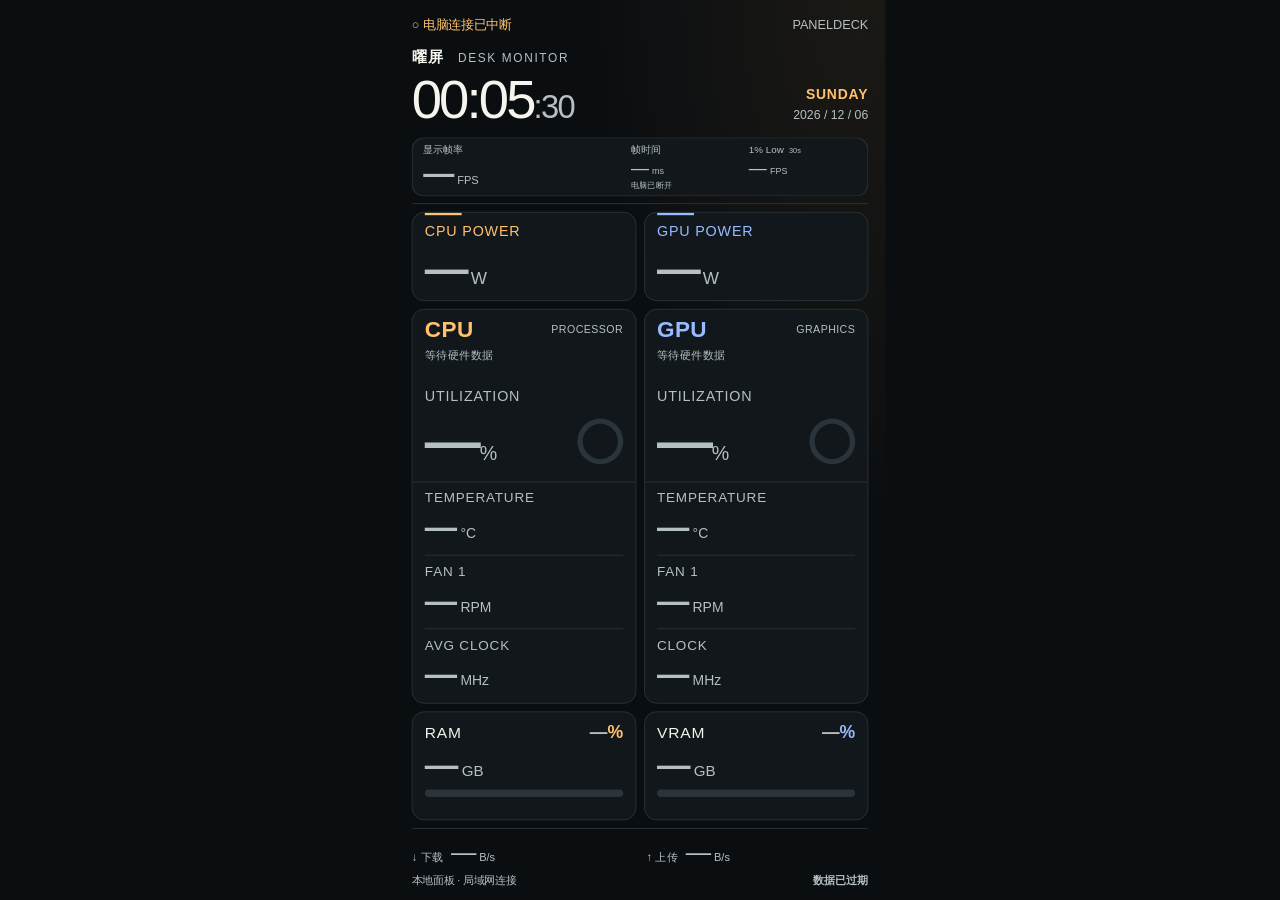
==== commit 2fd7906d: "feat: add displayed FPS and frame pacing metrics in v2.8.0" ====
--- a/panel/index.html
+++ b/panel/index.html
@@ -2,7 +2,7 @@
 <html lang="zh-CN"><head><meta charset="utf-8"><meta name="viewport" content="width=device-width,initial-scale=1,user-scalable=no"><meta name="color-scheme" content="dark light"><title>曜屏 · 实时硬件面板</title><link rel="stylesheet" href="panel.css"><link rel="stylesheet" href="layout-editorial.css"><link rel="stylesheet" href="layout-ambient.css"><link rel="stylesheet" href="layout-telemetry.css"><link rel="stylesheet" href="layout-studio.css"><link rel="stylesheet" href="network.css"></head>
 <body data-theme="classic"><main id="panel">
 <div class="connection"><span id="status">等待电脑连接</span><span id="phone">PANELDECK</span></div>
-<header><div class="eyebrow">曜屏 <span>DESK MONITOR</span></div><div class="time-row"><div id="clock" role="timer" aria-label="当前时间" aria-live="off">--:--<span>:--</span></div><div class="date"><b id="weekday">FRIDAY</b><div id="date">---- / -- / --</div></div></div></header>
+<header><div class="eyebrow">曜屏 <span>DESK MONITOR</span></div><div class="time-row"><div id="clock" role="timer" aria-label="当前时间" aria-live="off">--:--<span>:--</span></div><div class="date"><b id="weekday">FRIDAY</b><div id="date">---- / -- / --</div></div></div><div class="fps-strip" aria-label="全屏游戏显示帧率"><div class="fps-value"><span class="net-label">显示帧率</span><div class="reading"><strong id="game-fps" data-key="gameFps">—</strong><small>FPS</small></div></div><div class="fps-details"><div class="fps-detail"><span class="fps-detail-label">帧时间</span><div class="reading"><strong id="game-frame-time" data-key="gameFrameTime" data-decimals="1">—</strong><small>ms</small></div></div><div class="fps-detail"><span class="fps-detail-label">1% Low <em id="fps-low-window">30s</em></span><div class="reading"><strong id="game-fps-low" data-key="gameFpsLow">—</strong><small>FPS</small></div></div></div><span id="fps-source">等待电脑连接</span></div></header>
 <section class="power" aria-label="功耗"><div class="power-cell cpu"><label>CPU POWER</label><div class="reading"><strong data-key="cpuPower" data-decimals="1">—</strong><small>W</small></div></div><div class="power-cell gpu"><label>GPU POWER</label><div class="reading"><strong data-key="gpuPower" data-decimals="1">—</strong><small>W</small></div></div></section>
 <section class="processors" aria-label="处理器与显卡">
 <article class="processor cpu"><div class="processor-head"><b>CPU</b><span>PROCESSOR</span></div><div class="model" id="cpu-name">等待硬件数据</div><div class="util"><label>UTILIZATION</label><div class="util-row"><div class="reading"><strong data-key="cpuLoad">—</strong><small>%</small></div><div class="ring" id="cpu-ring" aria-hidden="true"></div></div></div><div class="stat"><label>TEMPERATURE</label><div class="reading"><strong data-key="cpuTemp">—</strong><small>°C</small></div></div><div class="stat"><label id="cpu-fan-label">FAN 1</label><div class="reading"><strong data-key="cpuFan">—</strong><small>RPM</small></div></div><div class="stat"><label>AVG CLOCK</label><div class="reading"><strong data-key="cpuClock">—</strong><small>MHz</small></div></div></article>
--- a/panel/network.css
+++ b/panel/network.css
@@ -1,5 +1,5 @@
 /* Shared low-cost network strip: decimal bytes/s, no charts or added timers. */
-body{--footer-height:148px}
+body{--footer-height:144px}
 body.landscape{--footer-height:100px}
 body[data-theme] footer,body[data-theme].compact footer,body[data-theme].landscape footer{height:var(--footer-height);min-height:var(--footer-height);display:grid;grid-template-columns:minmax(0,1fr);grid-template-rows:minmax(0,1fr) 32px;gap:10px;align-items:stretch;padding:0;font-size:26px;border:0}
 body[data-theme] .net-strip{display:grid;grid-template-columns:minmax(0,1fr) minmax(0,1fr);gap:32px;border-top:2px solid var(--line);padding-top:14px;align-items:center;min-width:0}
@@ -9,7 +9,9 @@
 body[data-theme] .net-cell .reading strong{font-size:62px;line-height:1.12;letter-spacing:-1px;font-weight:500;flex:0 0 auto;color:var(--text)}
 body[data-theme] .net-cell .reading small{font-size:27px;line-height:1.12;letter-spacing:0;color:var(--muted)}
 body[data-theme] .footer-status{display:flex;align-items:center;justify-content:space-between;gap:24px;min-width:0;font-size:26px;line-height:1.2;color:var(--muted)}
-body[data-theme].landscape footer{grid-template-rows:minmax(0,1fr) 26px;gap:6px}
+body[data-theme].landscape footer{grid-template-columns:minmax(0,1fr);grid-template-rows:minmax(0,1fr) 26px;gap:6px 32px}
+body[data-theme].landscape .net-strip{grid-column:1;grid-row:1}
+body[data-theme].landscape .footer-status{grid-column:1;grid-row:2}
 body[data-theme].landscape .net-strip{padding-top:6px;gap:48px}
 body[data-theme].landscape .net-cell{gap:18px}
 body[data-theme].landscape .net-label{font-size:24px}
@@ -17,3 +19,77 @@
 body[data-theme].landscape .net-cell .reading small{font-size:22px}
 body[data-theme].landscape .footer-status{font-size:23px}
 body[data-theme].stale .net-cell .reading strong{color:var(--muted)}
+
+/* A secondary reading beside the clock area; retain each theme's hardware layout. */
+body[data-theme] .fps-strip{display:flex;align-items:center;justify-content:space-between;gap:24px;min-width:0;height:144px;margin-top:24px;border:0;padding:24px 28px;border-radius:var(--radius);background:var(--fps-surface,var(--surface));color:var(--text)}
+body[data-theme] .fps-value{display:flex;align-items:baseline;gap:20px;flex-shrink:0}
+body[data-theme] .fps-value .reading{display:flex;align-items:baseline;justify-content:flex-start;gap:8px;margin:0;width:auto;height:auto;min-height:0}
+body[data-theme] .fps-value strong{font-size:76px;font-weight:600;line-height:1.05;letter-spacing:-1px;font-variant-numeric:tabular-nums;color:var(--text)}
+body[data-theme] .fps-value small{font-size:27px;color:var(--muted);line-height:1.12}
+body[data-theme] #fps-source{min-width:0;overflow:hidden;text-overflow:ellipsis;white-space:nowrap;font-size:24px;font-weight:400;letter-spacing:0;color:var(--muted);text-align:right}
+body[data-theme].stale .fps-value strong{color:var(--muted)}
+/* Reserve the padded FPS card in fixed clock rows; retain hardware grid areas. */
+body[data-theme="studio"]:not(.landscape) #panel{grid-template-rows:44px 478px minmax(0,1.15fr) minmax(0,.85fr) 370px 278px var(--footer-height)}
+body[data-theme="studio"].compact:not(.landscape) #panel{grid-template-rows:42px 454px minmax(0,1.15fr) minmax(0,.85fr) 338px 250px var(--footer-height)}
+body[data-theme="telemetry"]:not(.landscape) #panel{grid-template-rows:46px 420px minmax(0,1fr) 206px 264px var(--footer-height)}
+body[data-theme="telemetry"].compact:not(.landscape) #panel{grid-template-rows:44px 396px minmax(0,1fr) 190px 240px var(--footer-height)}
+body[data-theme="ambient"] .fps-strip{width:100%;max-width:780px;align-self:center}
+/* Wide clock headers already have room between the brand and time. */
+body[data-theme="studio"].landscape .eyebrow,body[data-theme="telemetry"].landscape .eyebrow{order:0}
+body[data-theme="studio"].landscape .time-row,body[data-theme="telemetry"].landscape .time-row{order:2}
+body[data-theme="studio"].landscape .fps-strip,body[data-theme="telemetry"].landscape .fps-strip{order:1;flex:0 1 470px;flex-direction:column;align-items:flex-start;justify-content:center;height:auto;margin:0;padding:24px 28px;border:0;gap:8px}
+body[data-theme="studio"].landscape #fps-source,body[data-theme="telemetry"].landscape #fps-source{max-width:100%;text-align:left;font-size:22px}
+body[data-theme="editorial"].landscape .fps-strip{flex-direction:column;align-items:flex-start;justify-content:center;height:180px;flex-shrink:0;gap:12px}
+body[data-theme="editorial"].landscape #fps-source{max-width:100%;text-align:left;font-size:22px}
+body[data-theme="ambient"].landscape .fps-strip{flex-shrink:0}
+
+/* Reuse established theme surfaces and geometry, without adding palette colors. */
+body[data-theme="classic"]{--fps-surface:var(--surface)}
+body[data-theme="material"]{--fps-surface:var(--surface)}
+body[data-theme="winui"]{--fps-surface:var(--surface)}
+body[data-theme="flutter"]{--fps-surface:#eae2f7}
+body[data-theme="glass"]{--fps-surface:#ffffff16}
+body[data-theme="editorial"]{--fps-surface:var(--track)}
+body[data-theme="ambient"]{--fps-surface:var(--surface)}
+body[data-theme="telemetry"]{--fps-surface:var(--surface)}
+body[data-theme="studio"]{--fps-surface:#d7dfc0}
+body[data-theme="studio"] .fps-strip{border-radius:32px}
+body[data-theme="classic"] .fps-strip,body[data-theme="winui"] .fps-strip,body[data-theme="glass"] .fps-strip,body[data-theme="telemetry"] .fps-strip{box-shadow:inset 0 0 0 2px var(--line)}
+/* The compact landscape telemetry header uses its own smaller secondary reading. */
+body[data-theme="telemetry"].landscape .fps-strip{padding:12px 28px}
+body[data-theme="telemetry"].landscape .fps-value strong{font-size:64px}
+
+/* Frame pacing stays inside the existing surface, below the primary FPS hierarchy. */
+body[data-theme] .fps-strip{display:grid;grid-template-columns:minmax(0,1fr) minmax(0,1.15fr);grid-template-rows:minmax(0,1fr) 24px;gap:4px 28px;padding:16px 28px}
+body[data-theme] .fps-value{grid-column:1;grid-row:1/3;flex-direction:column;align-items:flex-start;justify-content:center;gap:2px;min-width:0}
+body[data-theme] .fps-value .net-label{font-size:24px}
+body[data-theme] .fps-details{grid-column:2;grid-row:1;display:grid;grid-template-columns:minmax(0,1fr) minmax(0,1fr);gap:24px;min-width:0}
+body[data-theme] .fps-detail{display:flex;flex-direction:column;align-items:flex-start;gap:4px;min-width:0}
+body[data-theme] .fps-detail-label{font-size:24px;line-height:1.2;color:var(--muted);white-space:nowrap;font-weight:500;letter-spacing:0}
+body[data-theme] #fps-low-window{font-size:18px;font-style:normal;font-weight:400;margin-left:6px}
+body[data-theme] .fps-detail .reading{display:flex;align-items:baseline;justify-content:flex-start;gap:8px;margin:0;width:auto;height:auto;min-height:0}
+body[data-theme] .fps-detail strong{font-size:44px;line-height:1.1;font-weight:500;letter-spacing:-.5px;font-variant-numeric:tabular-nums;color:var(--text)}
+body[data-theme] .fps-detail small{font-size:22px;line-height:1.1;color:var(--muted)}
+body[data-theme] #fps-source{grid-column:2;grid-row:2;text-align:left;font-size:20px;line-height:24px;max-width:100%;align-self:end}
+body[data-theme].stale .fps-detail strong{color:var(--muted)}
+/* Short, wide clock headers use two compact auxiliary rows. */
+body[data-theme="studio"].landscape .fps-strip,body[data-theme="telemetry"].landscape .fps-strip{flex:0 1 540px;grid-template-columns:minmax(0,.9fr) minmax(0,1.1fr);height:132px;gap:2px 18px;padding:12px 22px}
+body[data-theme="studio"].landscape .fps-value strong,body[data-theme="telemetry"].landscape .fps-value strong{font-size:64px}
+body[data-theme="studio"].landscape .fps-value small,body[data-theme="telemetry"].landscape .fps-value small{font-size:22px}
+body[data-theme="studio"].landscape .fps-details,body[data-theme="telemetry"].landscape .fps-details{grid-template-columns:minmax(0,1fr);gap:4px}
+body[data-theme="studio"].landscape .fps-detail,body[data-theme="telemetry"].landscape .fps-detail{flex-direction:row;align-items:baseline;justify-content:space-between;gap:10px}
+body[data-theme="studio"].landscape .fps-detail-label,body[data-theme="telemetry"].landscape .fps-detail-label{font-size:20px}
+body[data-theme="studio"].landscape .fps-detail strong,body[data-theme="telemetry"].landscape .fps-detail strong{font-size:34px}
+body[data-theme="studio"].landscape .fps-detail small,body[data-theme="telemetry"].landscape .fps-detail small{font-size:18px}
+body[data-theme="studio"].landscape #fps-low-window,body[data-theme="telemetry"].landscape #fps-low-window{display:none}
+body[data-theme="studio"].landscape #fps-source,body[data-theme="telemetry"].landscape #fps-source{font-size:18px}
+/* The editorial sidebar is narrow: one primary row above paired small readings. */
+body[data-theme="editorial"].landscape .fps-strip{height:204px;grid-template-columns:minmax(0,1fr);grid-template-rows:auto auto 24px;gap:6px;padding:16px 22px}
+body[data-theme="editorial"].landscape .fps-value{grid-column:1;grid-row:1;flex-direction:row;align-items:baseline;justify-content:flex-start;gap:16px}
+body[data-theme="editorial"].landscape .fps-value strong{font-size:64px}
+body[data-theme="editorial"].landscape .fps-value small{font-size:24px}
+body[data-theme="editorial"].landscape .fps-details{grid-column:1;grid-row:2;gap:18px}
+body[data-theme="editorial"].landscape .fps-detail strong{font-size:34px}
+body[data-theme="editorial"].landscape .fps-detail small{font-size:18px}
+body[data-theme="editorial"].landscape .fps-detail-label{font-size:22px}
+body[data-theme="editorial"].landscape #fps-source{grid-column:1;grid-row:3;font-size:18px}
